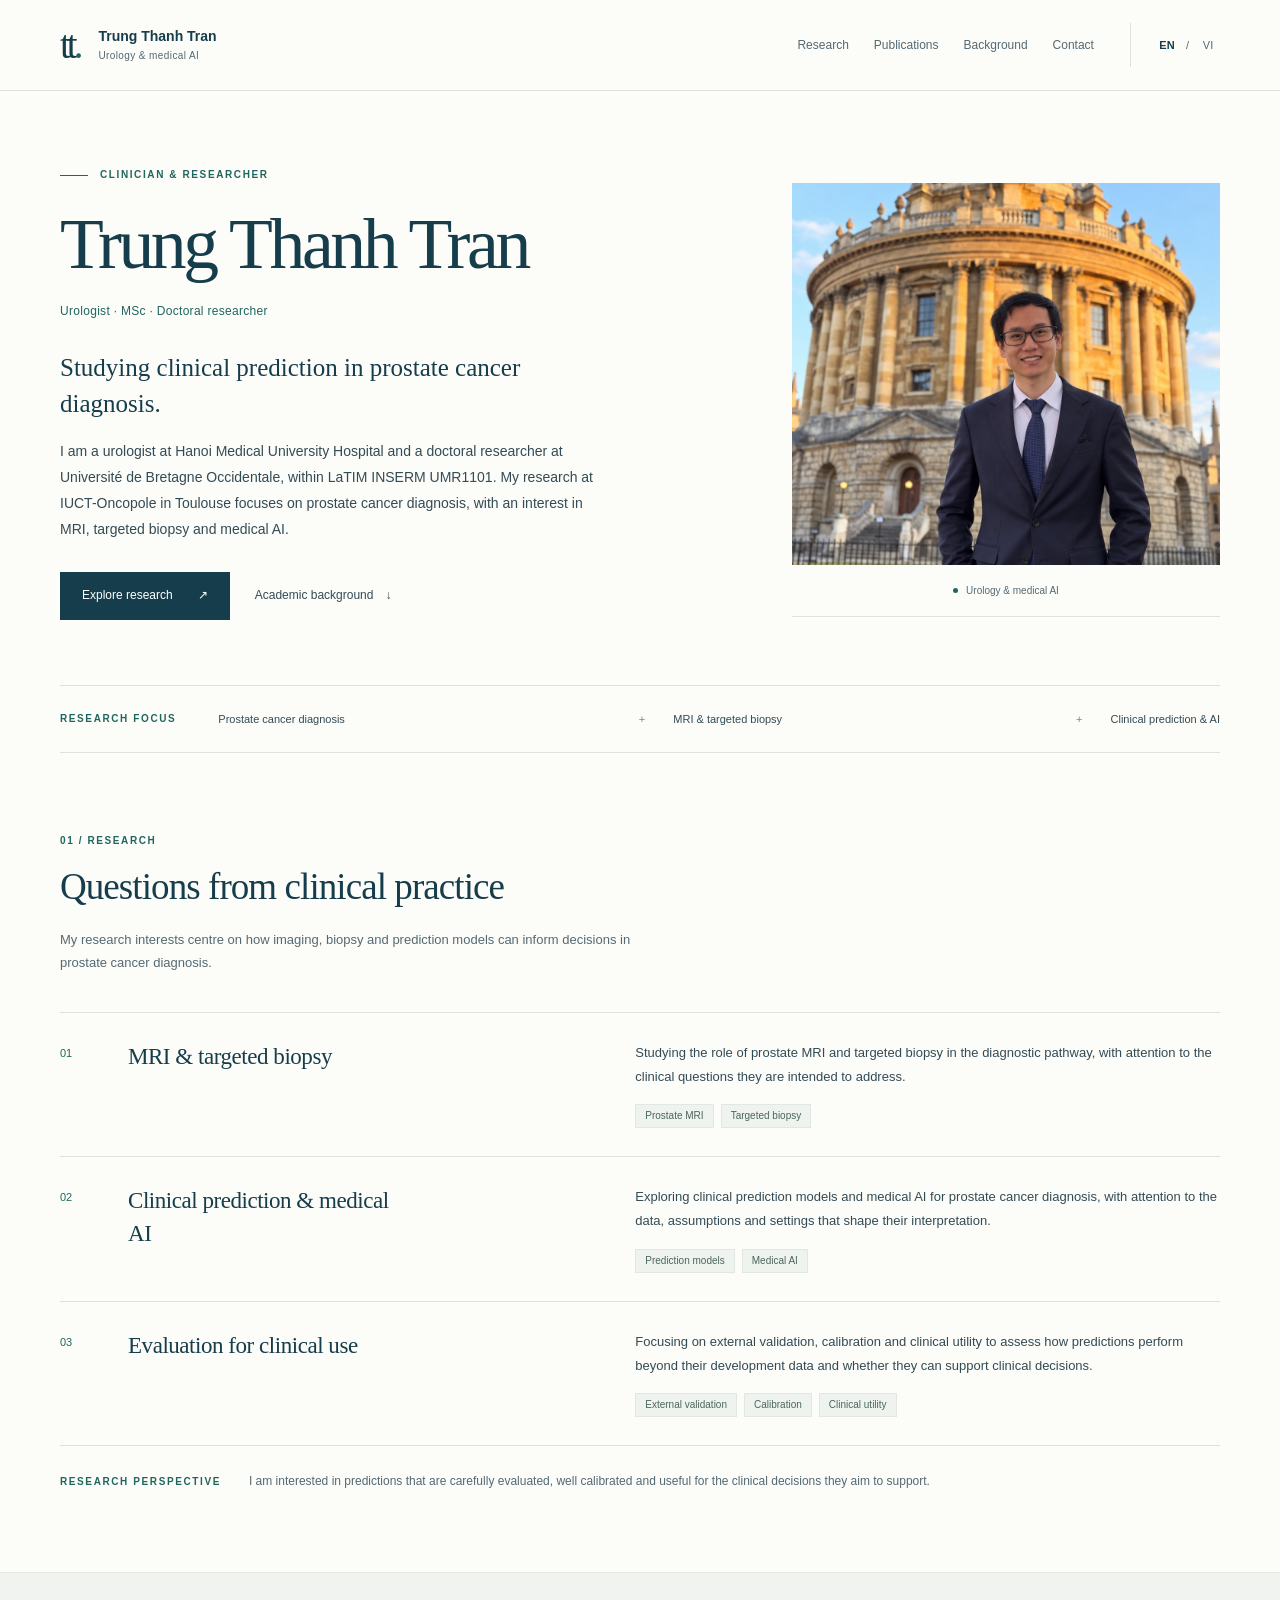
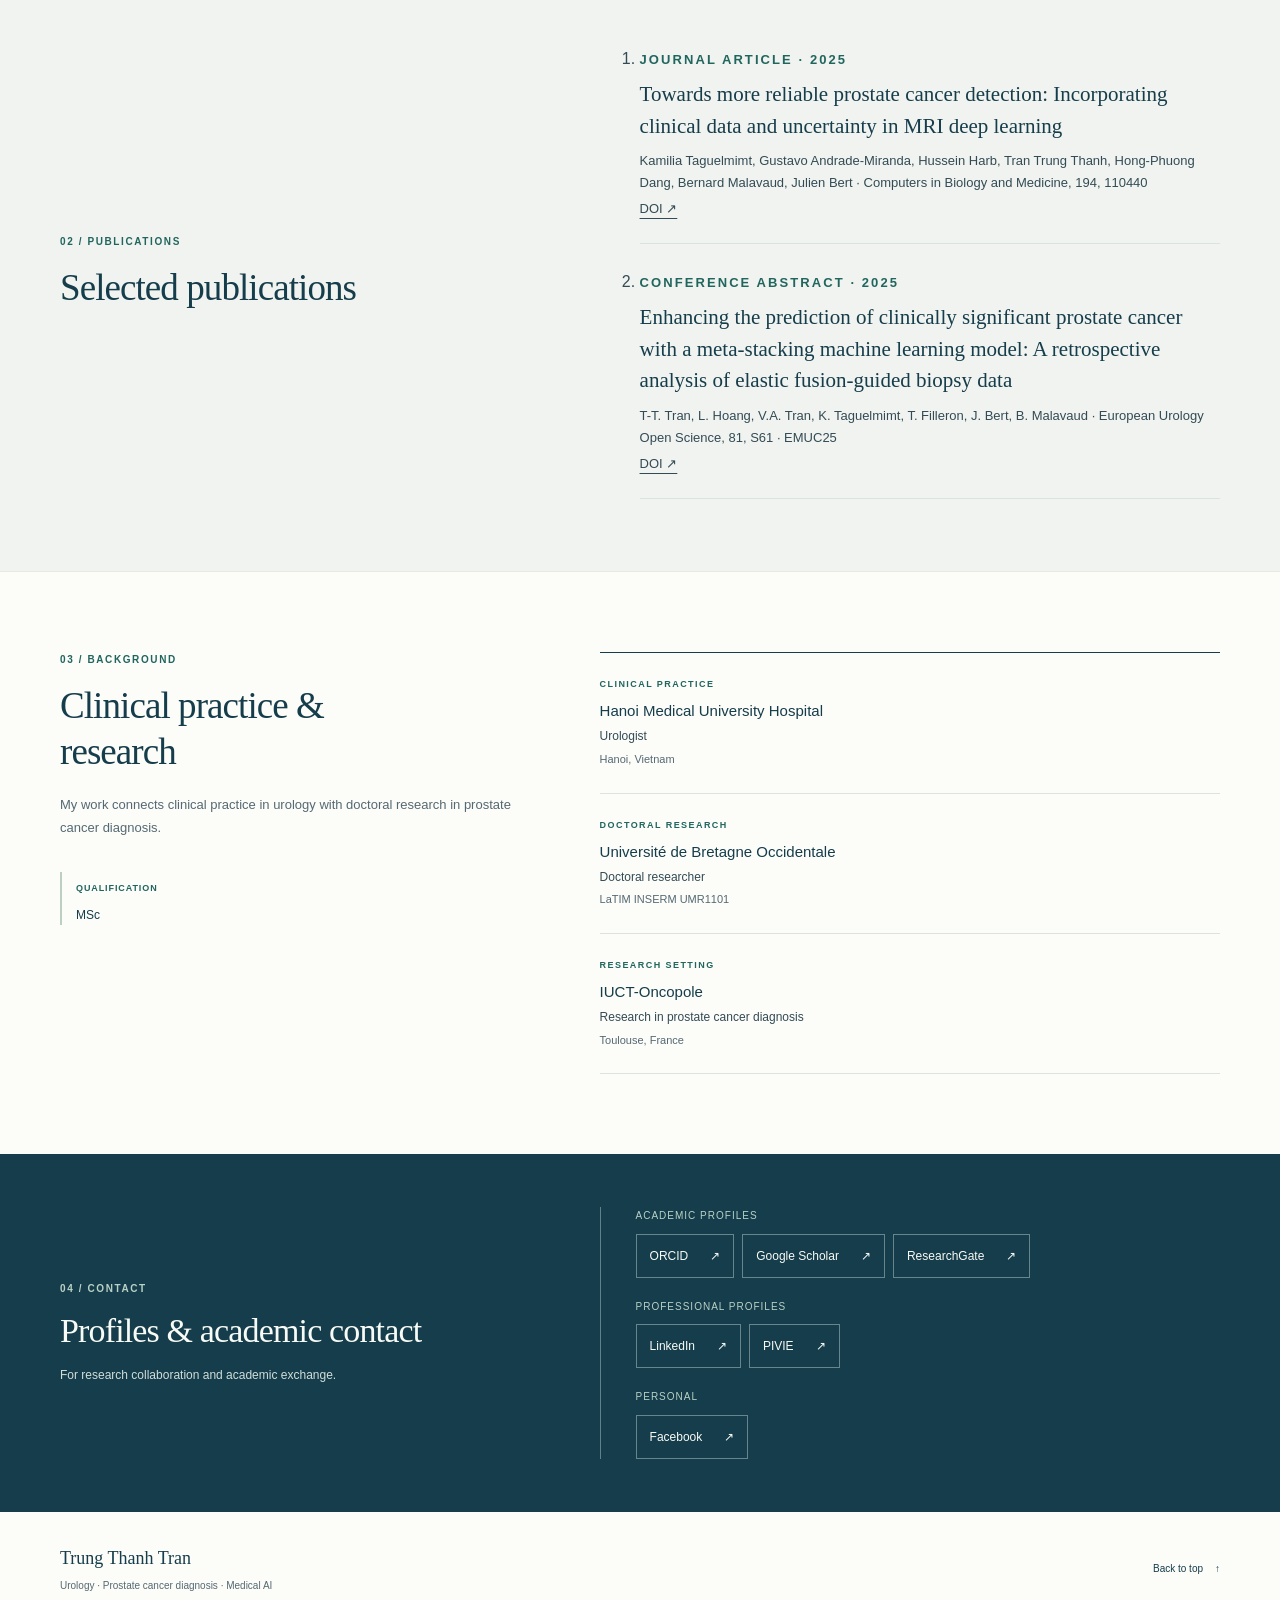
==== index.html @ 00b3a968 "Publish academic profile in English and Vietnamese" ====
<!doctype html>
<html lang="en">
<head>
  <meta charset="utf-8">
  <meta name="viewport" content="width=device-width, initial-scale=1">
  <meta name="color-scheme" content="light">
  <meta name="theme-color" content="#163d4b">
  <title>Trung Thanh Tran | Urology &amp; Medical AI</title>
  <meta name="description" content="Trung Thanh Tran, urologist and doctoral researcher working on prostate cancer diagnosis, MRI, targeted biopsy, clinical prediction and medical AI.">
  <meta name="robots" content="index, follow">
  <meta property="og:type" content="website">
  <meta property="og:title" content="Trung Thanh Tran | Urology &amp; Medical AI">
  <meta property="og:description" content="Trung Thanh Tran, urologist and doctoral researcher working on prostate cancer diagnosis, MRI, targeted biopsy, clinical prediction and medical AI.">
  <meta property="og:locale" content="en_GB">
  <link rel="canonical" href="https://chmgyw97cg-cloud.github.io/"><meta property="og:url" content="https://chmgyw97cg-cloud.github.io/">
  <link rel="alternate" hreflang="en" href="https://chmgyw97cg-cloud.github.io/">
  <link rel="alternate" hreflang="vi" href="https://chmgyw97cg-cloud.github.io/vi/">
  <link rel="alternate" hreflang="x-default" href="https://chmgyw97cg-cloud.github.io/">
  <link rel="icon" type="image/svg+xml" href="./assets/favicon.svg">
  <link rel="stylesheet" href="./assets/styles.css">
  <script src="./assets/site.js" defer></script>
</head>
<body id="top">
  <a class="skip-link" href="#main">Skip to content</a>
  
  <header class="site-header">
    <div class="header-inner wrap">
      <a class="brand" href="#top" aria-label="Trung Thanh Tran">
        <span class="brand-mark" aria-hidden="true">tt<span>.</span></span>
        <span class="brand-copy"><span class="brand-name">Trung Thanh Tran</span><span class="brand-field">Urology &amp; medical AI</span></span>
      </a>
      <nav class="main-nav" aria-label="Main navigation"><a href="#research">Research</a><a href="#publications">Publications</a><a href="#background">Background</a><a href="#contact">Contact</a></nav>
      <nav class="language-switch" aria-label="Language">
        <a href="./index.html" lang="en" hreflang="en" aria-current="page">EN</a>
        <span aria-hidden="true">/</span>
        <a href="./vi/index.html" lang="vi" hreflang="vi" >VI</a>
      </nav>
    </div>
  </header>
  <main id="main" tabindex="-1">
    <section class="hero wrap" aria-labelledby="profile-name">
      <div class="hero-copy">
        <p class="eyebrow"><span class="small-rule" aria-hidden="true"></span>CLINICIAN &amp; RESEARCHER</p>
        <h1 id="profile-name">Trung Thanh Tran</h1>
        <p class="hero-role">Urologist · MSc · Doctoral researcher</p>
        <p class="hero-headline">Studying clinical prediction in prostate cancer diagnosis.</p>
        <p class="hero-intro">I am a urologist at Hanoi Medical University Hospital and a doctoral researcher at Université de Bretagne Occidentale, within LaTIM INSERM UMR1101. My research at IUCT-Oncopole in Toulouse focuses on prostate cancer diagnosis, with an interest in MRI, targeted biopsy and medical AI.</p>
        <div class="hero-actions">
          <a class="button button-primary" href="#research">Explore research <span aria-hidden="true">↗</span></a>
          <a class="text-link" href="#background">Academic background <span aria-hidden="true">↓</span></a>
        </div>
      </div>
      <aside class="profile-panel" aria-label="Portrait of Trung Thanh Tran">
        <img class="portrait-photo" src="./assets/trung-thanh-tran-portrait.jpg" alt="Portrait of Trung Thanh Tran" width="600" height="536">
        <div class="profile-panel-footer"><span class="status-dot" aria-hidden="true"></span><span>Urology &amp; medical AI</span></div>
        
      </aside>
    </section>
    <div class="focus-strip wrap">
      <p class="eyebrow">RESEARCH FOCUS</p>
      <ul><li>Prostate cancer diagnosis</li><li>MRI &amp; targeted biopsy</li><li>Clinical prediction &amp; AI</li></ul>
    </div>
    <section class="section research-section wrap" id="research" aria-labelledby="research-title">
      <div class="section-heading">
        <p class="eyebrow">01 / RESEARCH</p>
        <h2 id="research-title">Questions from clinical practice</h2>
        <p class="section-intro">My research interests centre on how imaging, biopsy and prediction models can inform decisions in prostate cancer diagnosis.</p>
      </div>
      <div class="research-list"><article class="research-item"><span class="research-number" aria-hidden="true">01</span><h3>MRI &amp; targeted biopsy</h3><div class="research-body"><p>Studying the role of prostate MRI and targeted biopsy in the diagnostic pathway, with attention to the clinical questions they are intended to address.</p><ul class="tags"><li>Prostate MRI</li><li>Targeted biopsy</li></ul></div></article><article class="research-item"><span class="research-number" aria-hidden="true">02</span><h3>Clinical prediction &amp; medical AI</h3><div class="research-body"><p>Exploring clinical prediction models and medical AI for prostate cancer diagnosis, with attention to the data, assumptions and settings that shape their interpretation.</p><ul class="tags"><li>Prediction models</li><li>Medical AI</li></ul></div></article><article class="research-item"><span class="research-number" aria-hidden="true">03</span><h3>Evaluation for clinical use</h3><div class="research-body"><p>Focusing on external validation, calibration and clinical utility to assess how predictions perform beyond their development data and whether they can support clinical decisions.</p><ul class="tags"><li>External validation</li><li>Calibration</li><li>Clinical utility</li></ul></div></article></div>
      <div class="research-principle"><span class="eyebrow">Research perspective</span><p>I am interested in predictions that are carefully evaluated, well calibrated and useful for the clinical decisions they aim to support.</p></div>
    </section>
    <section class="publications-section" id="publications" aria-labelledby="publications-title"><div class="publications-inner wrap"><div class="section-heading"><p class="eyebrow">02 / PUBLICATIONS</p><h2 id="publications-title">Selected publications</h2></div><ol class="publication-list"><li><p class="eyebrow">Journal article · 2025</p><h3>Towards more reliable prostate cancer detection: Incorporating clinical data and uncertainty in MRI deep learning</h3><p>Kamilia Taguelmimt, Gustavo Andrade-Miranda, Hussein Harb, Tran Trung Thanh, Hong-Phuong Dang, Bernard Malavaud, Julien Bert · Computers in Biology and Medicine, 194, 110440</p><a href="https://doi.org/10.1016/j.compbiomed.2025.110440">DOI ↗</a></li><li><p class="eyebrow">Conference abstract · 2025</p><h3>Enhancing the prediction of clinically significant prostate cancer with a meta-stacking machine learning model: A retrospective analysis of elastic fusion-guided biopsy data</h3><p>T-T. Tran, L. Hoang, V.A. Tran, K. Taguelmimt, T. Filleron, J. Bert, B. Malavaud · European Urology Open Science, 81, S61 · EMUC25</p><a href="https://doi.org/10.1016/S2666-1683(25)01492-2">DOI ↗</a></li></ol></div></section>
    <section class="section background-section wrap" id="background" aria-labelledby="background-title">
      <div class="section-heading">
        <p class="eyebrow">03 / BACKGROUND</p>
        <h2 id="background-title">Clinical practice &amp; research</h2>
        <p class="section-intro">My work connects clinical practice in urology with doctoral research in prostate cancer diagnosis.</p>
        <div class="qualification"><span class="eyebrow">Qualification</span><p>MSc</p></div>
      </div>
      <div class="background-list"><article class="background-item"><p class="eyebrow">Clinical practice</p><h3>Hanoi Medical University Hospital</h3><p class="background-role">Urologist</p><p class="background-detail">Hanoi, Vietnam</p></article><article class="background-item"><p class="eyebrow">Doctoral research</p><h3>Université de Bretagne Occidentale</h3><p class="background-role">Doctoral researcher</p><p class="background-detail">LaTIM INSERM UMR1101</p></article><article class="background-item"><p class="eyebrow">Research setting</p><h3>IUCT-Oncopole</h3><p class="background-role">Research in prostate cancer diagnosis</p><p class="background-detail">Toulouse, France</p></article></div>
      
    </section>
    <section class="contact-section" id="contact" aria-labelledby="contact-title"><div class="contact-inner wrap"><div><p class="eyebrow">04 / CONTACT</p><h2 id="contact-title">Profiles &amp; academic contact</h2><p class="contact-intro">For research collaboration and academic exchange.</p></div><div class="contact-content"><div class="profile-group"><p class="contact-label">Academic profiles</p><ul class="profile-links"><li><a href="https://orcid.org/0000-0001-6685-1658" target="_blank" rel="noopener noreferrer" aria-label="ORCID (opens in a new tab)"><span>ORCID</span><span aria-hidden="true">↗</span></a></li><li><a href="https://scholar.google.com/citations?user=FmFEIpkAAAAJ&amp;hl=vi" target="_blank" rel="noopener noreferrer" aria-label="Google Scholar (opens in a new tab)"><span>Google Scholar</span><span aria-hidden="true">↗</span></a></li><li><a href="https://www.researchgate.net/profile/Trung-Thanh-Tran-2" target="_blank" rel="noopener noreferrer" aria-label="ResearchGate (opens in a new tab)"><span>ResearchGate</span><span aria-hidden="true">↗</span></a></li></ul></div><div class="profile-group"><p class="contact-label">Professional profiles</p><ul class="profile-links"><li><a href="https://www.linkedin.com/in/trung-thanh-tran-47277a79" target="_blank" rel="noopener noreferrer" aria-label="LinkedIn (opens in a new tab)"><span>LinkedIn</span><span aria-hidden="true">↗</span></a></li><li><a href="https://pivie.com.vn/bs-tran-trung-thanh.htm" target="_blank" rel="noopener noreferrer" aria-label="PIVIE (opens in a new tab)"><span>PIVIE</span><span aria-hidden="true">↗</span></a></li></ul></div><div class="profile-group"><p class="contact-label">Personal</p><ul class="profile-links"><li><a href="https://www.facebook.com/tran.t.thanh.16/" target="_blank" rel="noopener noreferrer" aria-label="Facebook (opens in a new tab)"><span>Facebook</span><span aria-hidden="true">↗</span></a></li></ul></div></div></div></section>
  </main>
  <footer class="site-footer wrap">
    <div><p class="footer-name">Trung Thanh Tran</p><p class="footer-description">Urology · Prostate cancer diagnosis · Medical AI</p></div>
    <div class="footer-end"><a class="back-to-top" href="#top">Back to top <span aria-hidden="true">↑</span></a></div>
  </footer>
</body>
</html>
---- assets/styles.css ----
@charset "UTF-8";

:root {
  --ink: #163d4b;
  --text: #334b55;
  --muted: #556972;
  --accent: #21665e;
  --paper: #fcfcf9;
  --mist: #eff3ef;
  --line: #dce3df;
  --serif: Georgia, "Times New Roman", serif;
  --sans: -apple-system, BlinkMacSystemFont, "Segoe UI", Arial, sans-serif;
  --wrap: 1160px;
}

*, *::before, *::after { box-sizing: border-box; }
html { scroll-behavior: smooth; scroll-padding-top: 112px; }
body { margin: 0; background: var(--paper); color: var(--text); font: 16px/1.7 var(--sans); -webkit-font-smoothing: antialiased; }
a { color: inherit; text-underline-offset: 5px; }
a:hover { color: var(--accent); }
button, a { -webkit-tap-highlight-color: transparent; }
a:focus-visible, button:focus-visible, [tabindex]:focus-visible { outline: 3px solid #a06016; outline-offset: 5px; border-radius: 2px; }
::selection { background: #d6e5dd; color: var(--ink); }
img { display: block; width: 100%; height: auto; }
ul { margin: 0; padding: 0; list-style: none; }
h1, h2, h3, p, figure { margin: 0; }
h1, h2, h3 { color: var(--ink); font-weight: 400; }
.wrap { width: min(calc(100% - 96px), var(--wrap)); margin-inline: auto; }
.skip-link { position: fixed; top: 12px; left: 16px; z-index: 20; transform: translateY(-180%); padding: 10px 18px; background: var(--ink); color: #fff; }
.skip-link:focus { transform: translateY(0); }
.draft-banner { display: flex; justify-content: center; align-items: center; flex-wrap: wrap; gap: 4px 14px; padding: 7px 24px; background: #eaf0eb; color: #40564d; font-size: 11px; line-height: 1.6; letter-spacing: .025em; text-align: center; }
.draft-banner strong { font-size: 10px; letter-spacing: .1em; text-transform: uppercase; }
.draft-banner strong::before { content: ""; display: inline-block; width: 5px; height: 5px; margin-right: 8px; border-radius: 50%; background: #557866; vertical-align: 2px; }
.site-header { position: sticky; top: 0; z-index: 10; border-bottom: 1px solid var(--line); background: rgb(252 252 249 / 97%); }
.header-inner { display: flex; align-items: center; min-height: 90px; gap: 36px; }
.brand { display: inline-flex; align-items: center; gap: 14px; margin-right: auto; text-decoration: none; }
.brand-mark { font: 39px/.95 var(--serif); letter-spacing: -4px; color: var(--ink); padding-right: 5px; }
.brand-mark span { color: var(--accent); }
.brand-copy { display: flex; flex-direction: column; }
.brand-name { color: var(--ink); font-size: 14px; font-weight: 600; line-height: 1.5; }
.brand-field { color: var(--muted); font-size: 10px; letter-spacing: .04em; }
.main-nav { display: flex; align-items: center; gap: 25px; }
.main-nav a { padding-block: 12px; text-decoration: none; font-size: 12px; color: var(--muted); }
.main-nav a:hover, .main-nav a[aria-current] { color: var(--ink); text-decoration: underline; text-decoration-color: var(--accent); text-decoration-thickness: 2px; text-underline-offset: 8px; }
.language-switch { display: flex; align-items: center; gap: 7px; padding-left: 24px; border-left: 1px solid var(--line); font-size: 11px; color: var(--muted); }
.language-switch a { display: inline-flex; align-items: center; min-width: 24px; min-height: 44px; justify-content: center; text-decoration: none; }
.language-switch a[aria-current] { color: var(--ink); font-weight: 700; }
.language-switch a:hover { text-decoration: underline; }
.hero { display: grid; grid-template-columns: 1.5fr 1fr; gap: 90px; align-items: center; padding-top: 76px; padding-bottom: 65px; }
.eyebrow { font-size: 10px; line-height: 1.6; font-weight: 600; letter-spacing: .16em; text-transform: uppercase; color: var(--accent); }
.hero .eyebrow { display: flex; align-items: center; gap: 12px; }
.small-rule { display: inline-block; width: 28px; height: 1px; background: var(--accent); }
h1 { font-family: var(--serif); font-size: clamp(48px, 5.6vw, 76px); line-height: 1.16; letter-spacing: -.047em; margin-top: 20px; max-width: 620px; }
.hero-role { margin-top: 15px; font-size: 12px; font-weight: 500; color: var(--accent); letter-spacing: .025em; }
.hero-headline { margin-top: 28px; color: var(--ink); font: 25px/1.45 var(--serif); max-width: 510px; }
.hero-intro { margin-top: 17px; max-width: 550px; font-size: 14px; line-height: 1.85; }
.hero-actions { display: flex; flex-wrap: wrap; align-items: center; gap: 18px 25px; margin-top: 29px; }
.button { display: inline-flex; align-items: center; justify-content: center; gap: 25px; min-height: 48px; padding: 10px 21px; text-decoration: none; font-size: 12px; font-weight: 500; border: 1px solid var(--ink); }
.button-primary { color: #fff; background: var(--ink); }
.button-primary:hover { color: #fff; background: #245363; }
.text-link { display: inline-flex; align-items: center; gap: 12px; min-height: 44px; font-size: 12px; text-decoration: none; }
.text-link:hover { text-decoration: underline; }
.profile-panel { align-self: center; position: relative; padding-top: 14px; }
.portrait-placeholder { display: flex; min-height: 344px; flex-direction: column; justify-content: center; align-items: center; position: relative; background: #edf1eb; border: 1px solid #e2e8df; text-align: center; padding: 34px 30px; }
.portrait-placeholder::before, .portrait-placeholder::after { content: ""; position: absolute; width: 32px; height: 32px; border-color: #b8c8bd; border-style: solid; }
.portrait-placeholder::before { top: 19px; left: 19px; border-width: 1px 0 0 1px; }
.portrait-placeholder::after { bottom: 19px; right: 19px; border-width: 0 1px 1px 0; }
.portrait-initials { color: #526b5c; font: italic 66px/1.1 var(--serif); letter-spacing: -7px; margin: 15px 0 31px; padding-right: 7px; }
.portrait-title { color: #52665a; font-size: 11px; letter-spacing: .06em; }
.portrait-note { max-width: 220px; font-size: 10px; color: #596e60; line-height: 1.7; margin-top: 6px; }
.portrait-photo { width: 100%; aspect-ratio: 1.12; object-fit: cover; object-position: 50% 80%; }
.profile-panel-footer { display: flex; align-items: center; justify-content: center; gap: 8px; border-bottom: 1px solid var(--line); padding: 17px 8px; font-size: 10px; color: var(--muted); }
.status-dot { height: 5px; width: 5px; background: var(--accent); border-radius: 50%; flex-shrink: 0; }
.cv-status { text-align: center; color: var(--muted); font-size: 10px; margin-top: 13px; }
.cv-download { display: flex; justify-content: center; font-size: 12px; padding: 12px; }
.focus-strip { display: flex; align-items: center; gap: 42px; padding-block: 24px; border-top: 1px solid var(--line); border-bottom: 1px solid var(--line); }
.focus-strip > p { flex-shrink: 0; }
.focus-strip ul { display: flex; flex: 1; justify-content: space-between; align-items: center; gap: 20px; }
.focus-strip li { font-size: 11px; color: var(--text); }
.focus-strip li + li::before { content: "+"; color: #758d83; margin-right: 28px; font-weight: 400; }
.section { padding-top: 80px; padding-bottom: 80px; }
.section-heading h2 { font: 37px/1.25 var(--serif); letter-spacing: -.025em; margin-top: 15px; max-width: 530px; }
.section-intro { margin-top: 17px; font-size: 13px; line-height: 1.8; max-width: 580px; color: var(--muted); }
.research-list { margin-top: 38px; border-top: 1px solid var(--line); }
.research-item { display: grid; grid-template-columns: 48px 1fr 1.2fr; gap: 20px; border-bottom: 1px solid var(--line); padding: 28px 0; }
.research-number { color: var(--accent); font-size: 11px; font-weight: 500; padding-top: 3px; }
.research-item h3 { font: 23px/1.4 var(--serif); letter-spacing: -.02em; max-width: 275px; }
.research-item p { font-size: 13px; line-height: 1.85; }
.tags { display: flex; flex-wrap: wrap; gap: 7px; margin-top: 15px; }
.tags li { color: #4a665a; background: var(--mist); border: 1px solid #e1e8e1; padding: 3px 9px; font-size: 10px; line-height: 1.6; }
.research-principle { display: flex; gap: 28px; align-items: baseline; padding-top: 25px; }
.research-principle span { flex-shrink: 0; }
.research-principle p { color: var(--muted); font-size: 12px; line-height: 1.8; }
.publications-section { background: #f0f3ef; border-top: 1px solid #e5eae3; border-bottom: 1px solid #e5eae3; }
.publications-inner { display: grid; grid-template-columns: 1fr 1.35fr; gap: 80px; padding-block: 56px; align-items: center; }
.publication-pending { border-left: 1px solid #cbd6cd; padding-left: 35px; }
.publication-pending h3 { font-size: 14px; font-weight: 600; }
.publication-pending p { color: #52655a; font-size: 12px; margin-top: 11px; line-height: 1.85; }
.publication-pending .publication-note { font-size: 10px; margin-top: 12px; color: #52655a; }
.publication-list { display: flex; flex-direction: column; gap: 24px; }
.publication-list li { border-bottom: 1px solid var(--line); padding-bottom: 22px; }
.publication-list h3 { font: 21px/1.5 var(--serif); margin: 8px 0; }
.publication-list p, .publication-list a { font-size: 13px; }
.background-section { display: grid; grid-template-columns: 1fr 1.35fr; gap: 80px; }
.background-section .section-heading h2 { max-width: 300px; }
.qualification { margin-top: 33px; padding-left: 14px; border-left: 2px solid #bdcfc1; }
.qualification .eyebrow { font-size: 9px; letter-spacing: .1em; }
.qualification p { color: var(--ink); margin-top: 5px; font-size: 12px; }
.background-item { border-top: 1px solid var(--line); padding: 24px 0; }
.background-item:first-child { border-top-color: var(--ink); }
.background-item:last-child { border-bottom: 1px solid var(--line); }
.background-item .eyebrow { font-size: 9px; }
.background-item h3 { font-size: 15px; font-weight: 500; line-height: 1.6; margin-top: 8px; }
.background-role { font-size: 12px; color: var(--text); margin-top: 3px; }
.background-detail { font-size: 11px; color: var(--muted); margin-top: 3px; }
.contact-section { background: var(--ink); color: #e0e9e6; }
.contact-inner { display: grid; grid-template-columns: 1fr 1.35fr; gap: 80px; padding-block: 53px; align-items: center; }
.contact-section .eyebrow { color: #b9d1c6; }
.contact-section h2 { color: #f7faf5; font: 34px/1.3 var(--serif); letter-spacing: -.025em; margin-top: 12px; }
.contact-section .contact-intro { margin-top: 12px; font-size: 12px; color: #d0ded9; }
.contact-content { padding-left: 35px; border-left: 1px solid #60818a; font-size: 13px; line-height: 1.85; }
.contact-content a { color: #f7faf5; }
.contact-content a:hover { color: #fff; text-decoration-thickness: 2px; }
.contact-content ul { display: flex; flex-wrap: wrap; gap: 15px; margin-top: 12px; }
.profile-group + .profile-group { margin-top: 20px; }
.contact-content .profile-links { gap: 8px; margin-top: 6px; }
.profile-links a { display: inline-flex; align-items: center; justify-content: space-between; gap: 22px; min-height: 44px; padding: 7px 13px; border: 1px solid #68858d; font-size: 12px; text-decoration: none; }
.profile-links a:hover { background: #285261; }
.education-section { grid-column: 1 / -1; display: grid; grid-template-columns: 1fr 1.35fr; gap: 80px; border-top: 1px solid var(--line); padding-top: 34px; }
.education-section h3 { font: 25px/1.4 var(--serif); }
.education-note { margin-top: 10px; max-width: 300px; color: var(--muted); font-size: 11px; }
.education-list li { display: grid; grid-template-columns: 90px 1fr; gap: 15px; padding: 0 0 21px; }
.education-list li:last-child { padding-bottom: 0; }
.education-period { color: var(--accent); font-size: 11px; padding-top: 2px; }
.education-list h4 { margin: 0; color: var(--ink); font: 500 13px/1.7 var(--sans); }
.education-list p { margin-top: 3px; font-size: 11px; color: var(--muted); }
@media (max-width: 1060px) { .education-section { gap: 50px; } }
@media (max-width: 800px) { .education-section { gap: 30px; } }
@media (max-width: 600px) {
  .education-section { grid-template-columns: 1fr; gap: 22px; padding-top: 28px; }
  .education-note { max-width: none; }
  .education-list li { grid-template-columns: 78px 1fr; gap: 12px; }
  .education-period, .education-list p { font-size: 10px; }
  .contact-content .profile-links { gap: 7px; }
}
.contact-label { color: #b9d1c6; font-size: 10px; text-transform: uppercase; letter-spacing: .1em; margin-bottom: 8px; }
.site-footer { display: flex; justify-content: space-between; gap: 24px; align-items: center; padding-block: 32px; }
.footer-name { color: var(--ink); font: 18px/1.6 var(--serif); }
.footer-description { font-size: 10px; color: var(--muted); margin-top: 4px; }
.footer-end { text-align: right; }
.footer-draft { color: var(--muted); font-size: 10px; }
.back-to-top { display: inline-flex; align-items: center; min-height: 44px; gap: 12px; color: var(--ink); font-size: 10px; text-decoration: none; }
.back-to-top:hover { text-decoration: underline; }

@media (min-width: 1450px) { .hero { padding-top: 90px; padding-bottom: 80px; } }
@media (max-width: 1060px) {
  .wrap { width: calc(100% - 64px); }
  .header-inner { gap: 22px; }
  .main-nav { gap: 18px; }
  .brand-field { font-size: 9px; }
  .hero { gap: 48px; grid-template-columns: 1.4fr 1fr; }
  h1 { font-size: 60px; }
  .focus-strip { gap: 22px; }
  .focus-strip li + li::before { margin-right: 16px; }
  .publications-inner, .background-section, .contact-inner { gap: 50px; }
}
@media (max-width: 800px) {
  html { scroll-padding-top: 142px; }
  .header-inner { flex-wrap: wrap; gap: 0 20px; padding-top: 15px; min-height: 110px; }
  .brand { flex: 1; }
  .main-nav { order: 3; flex: 1 0 100%; justify-content: space-between; gap: 12px; padding-block: 5px 0; }
  .main-nav a { font-size: 12px; min-height: 44px; }
  .language-switch { padding-left: 18px; }
  .hero { gap: 34px; padding-top: 50px; padding-bottom: 45px; }
  h1 { font-size: 53px; }
  .hero-headline { font-size: 22px; }
  .hero-intro { font-size: 13px; }
  .portrait-placeholder { min-height: 300px; padding: 25px 20px; }
  .hero-actions { gap: 10px 16px; }
  .button { gap: 18px; padding-inline: 16px; }
  .text-link { font-size: 11px; }
  .focus-strip { display: block; }
  .focus-strip ul { margin-top: 12px; justify-content: flex-start; gap: 15px; flex-wrap: wrap; }
  .focus-strip li + li::before { margin-right: 15px; }
  .section { padding-block: 60px; }
  .research-item { grid-template-columns: 26px 1fr 1.15fr; gap: 15px; }
  .research-item h3 { font-size: 20px; }
  .publications-inner, .background-section, .contact-inner { gap: 30px; }
  .section-heading h2 { font-size: 32px; }
  .publication-pending, .contact-content { padding-left: 25px; }
  .contact-section h2 { font-size: 30px; }
}
@media (max-width: 600px) {
  .wrap { width: calc(100% - 40px); }
  .draft-banner { gap: 1px 10px; padding: 6px 20px; font-size: 9px; }
  .draft-banner strong { font-size: 9px; }
  .brand-name { font-size: 12px; }
  .brand-mark { font-size: 35px; }
  .brand { gap: 11px; }
  .brand-field { font-size: 9px; }
  .main-nav { gap: 8px; }
  .main-nav a { font-size: 11px; }
  .language-switch { padding-left: 12px; font-size: 10px; gap: 4px; }
  .hero { grid-template-columns: 1fr; gap: 35px; padding-top: 38px; padding-bottom: 33px; }
  .eyebrow { font-size: 9px; }
  h1 { font-size: clamp(42px, 12vw, 62px); line-height: 1.18; letter-spacing: -.045em; margin-top: 16px; }
  .hero-role { font-size: 11px; margin-top: 12px; }
  .hero-headline { font-size: 24px; margin-top: 23px; }
  .hero-intro { font-size: 13px; line-height: 1.85; margin-top: 14px; }
  .hero-actions { margin-top: 23px; gap: 10px 20px; }
  .profile-panel { padding-top: 0; }
  .portrait-placeholder { min-height: 195px; padding: 20px; }
  .portrait-initials { font-size: 46px; margin: 0 0 17px; letter-spacing: -5px; }
  .portrait-note { max-width: 250px; }
  .profile-panel-footer { padding-block: 12px; }
  .cv-status { margin-top: 10px; }
  .focus-strip { padding-block: 20px; }
  .focus-strip ul { display: grid; gap: 7px; }
  .focus-strip li { font-size: 11px; }
  .focus-strip li + li::before { content: none; }
  .focus-strip li::before { content: ""; display: inline-block; height: 3px; width: 3px; background: var(--accent); border-radius: 50%; margin-right: 10px; vertical-align: middle; }
  .section { padding-block: 46px; }
  .section-heading h2 { font-size: 32px; margin-top: 12px; }
  .section-intro { margin-top: 13px; font-size: 12px; }
  .research-list { margin-top: 27px; }
  .research-item { grid-template-columns: 24px 1fr; padding-block: 24px; gap: 11px; }
  .research-item h3 { max-width: none; font-size: 22px; }
  .research-body { grid-column: 2; }
  .research-item p { font-size: 12px; }
  .tags { gap: 6px; margin-top: 11px; }
  .tags li { font-size: 9px; }
  .research-principle { display: block; padding-top: 21px; }
  .research-principle p { margin-top: 9px; font-size: 11px; }
  .publications-inner, .background-section, .contact-inner { grid-template-columns: 1fr; gap: 25px; }
  .publications-inner { padding-block: 37px; }
  .publication-pending { padding-left: 19px; }
  .publication-pending h3 { font-size: 13px; }
  .publication-pending p { font-size: 12px; }
  .background-section .section-heading h2 { max-width: none; }
  .qualification { margin-top: 21px; }
  .background-item { padding-block: 20px; }
  .background-item h3 { font-size: 14px; }
  .contact-inner { padding-block: 36px; }
  .contact-section h2 { font-size: 32px; }
  .contact-content { padding-left: 19px; font-size: 12px; }
  .site-footer { align-items: flex-start; flex-direction: column; padding-block: 27px; gap: 14px; }
  .footer-end { display: flex; width: 100%; justify-content: space-between; align-items: center; gap: 12px; text-align: left; }
  .footer-name { font-size: 18px; }
  .footer-description { font-size: 9px; }
}
@media (prefers-reduced-motion: reduce) {
  html { scroll-behavior: auto; }
  *, *::before, *::after { animation: none !important; transition: none !important; }
}
@media print {
  .draft-banner, .site-header, .hero-actions, .back-to-top { display: none; }
  .wrap { width: 100%; }
  body { background: white; color: #111; font-size: 11pt; }
  .hero, .section { padding-block: 20px; }
  .contact-section { background: #fff; color: #111; border-top: 1px solid #ccc; }
  .contact-section h2, .contact-section .eyebrow, .contact-section p, .contact-section a { color: #111; }
  .profile-panel { break-inside: avoid; }
  h2, h3 { break-after: avoid; }
}
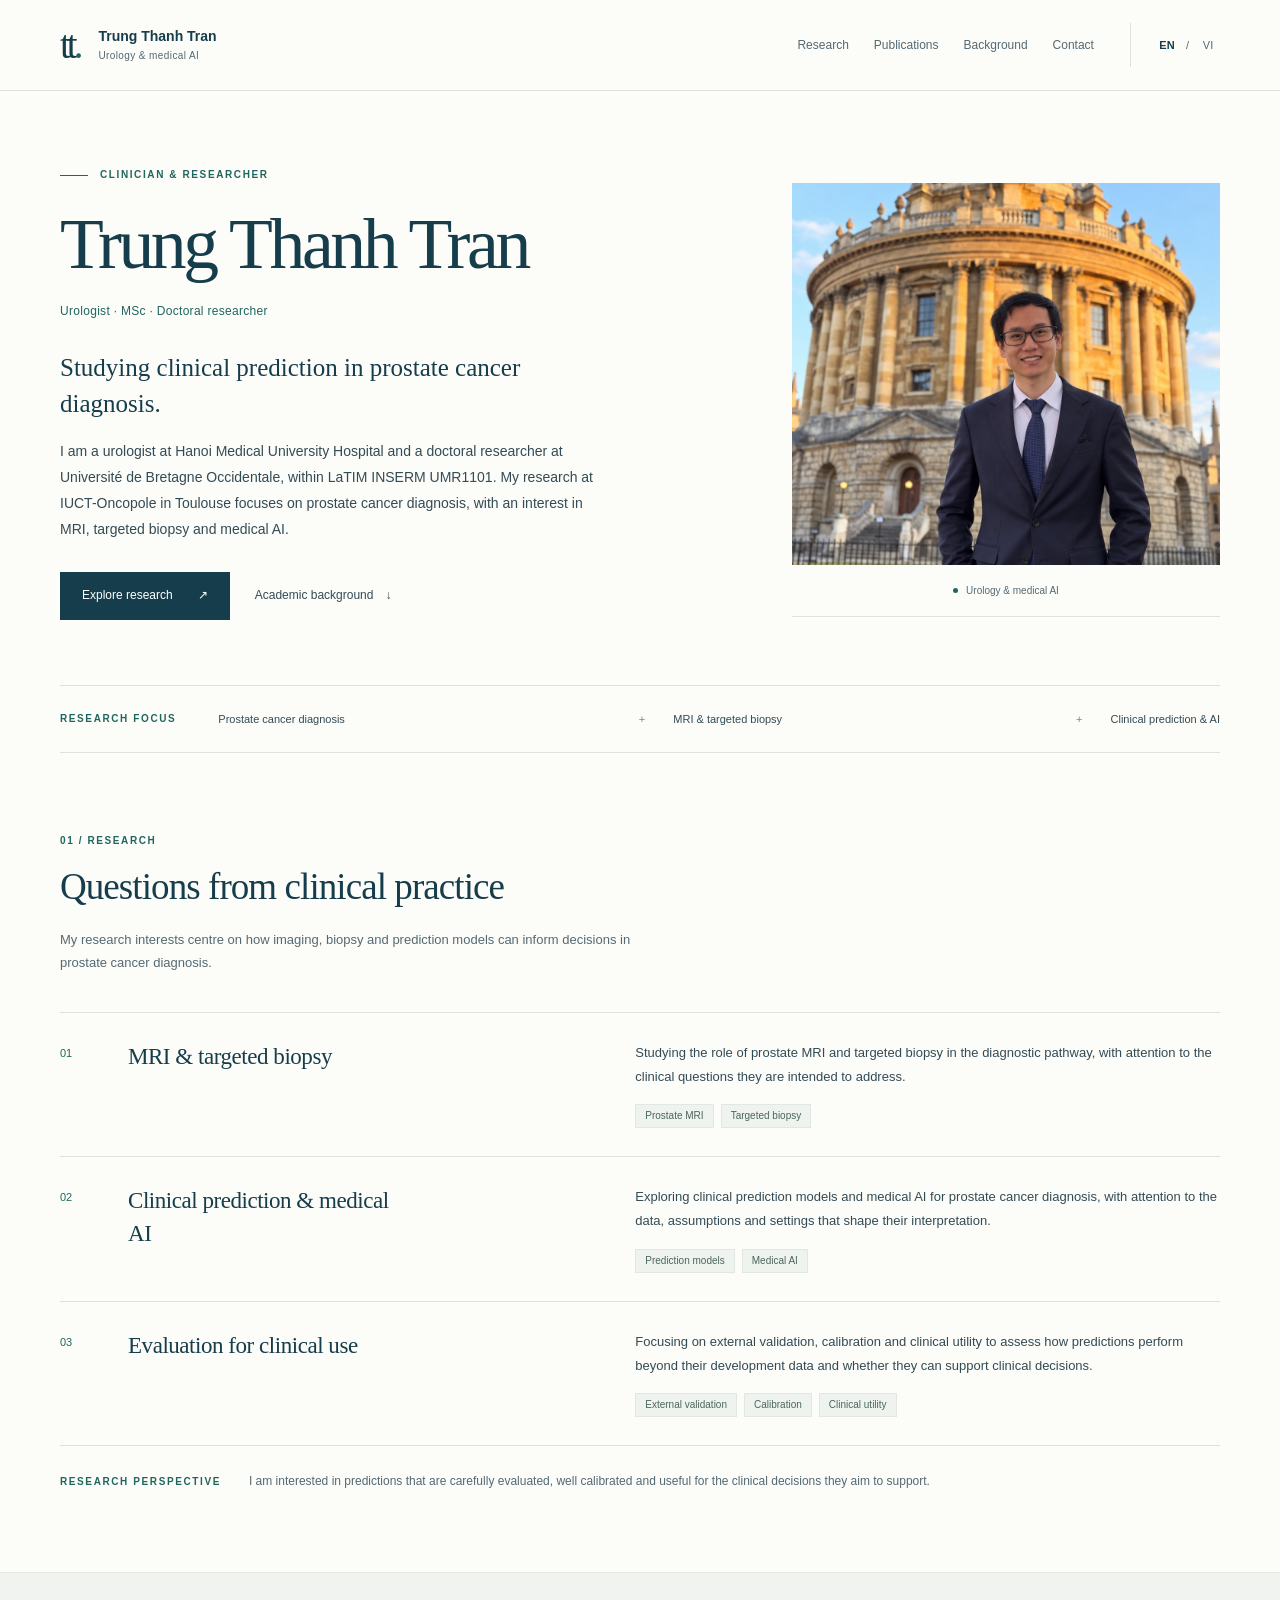
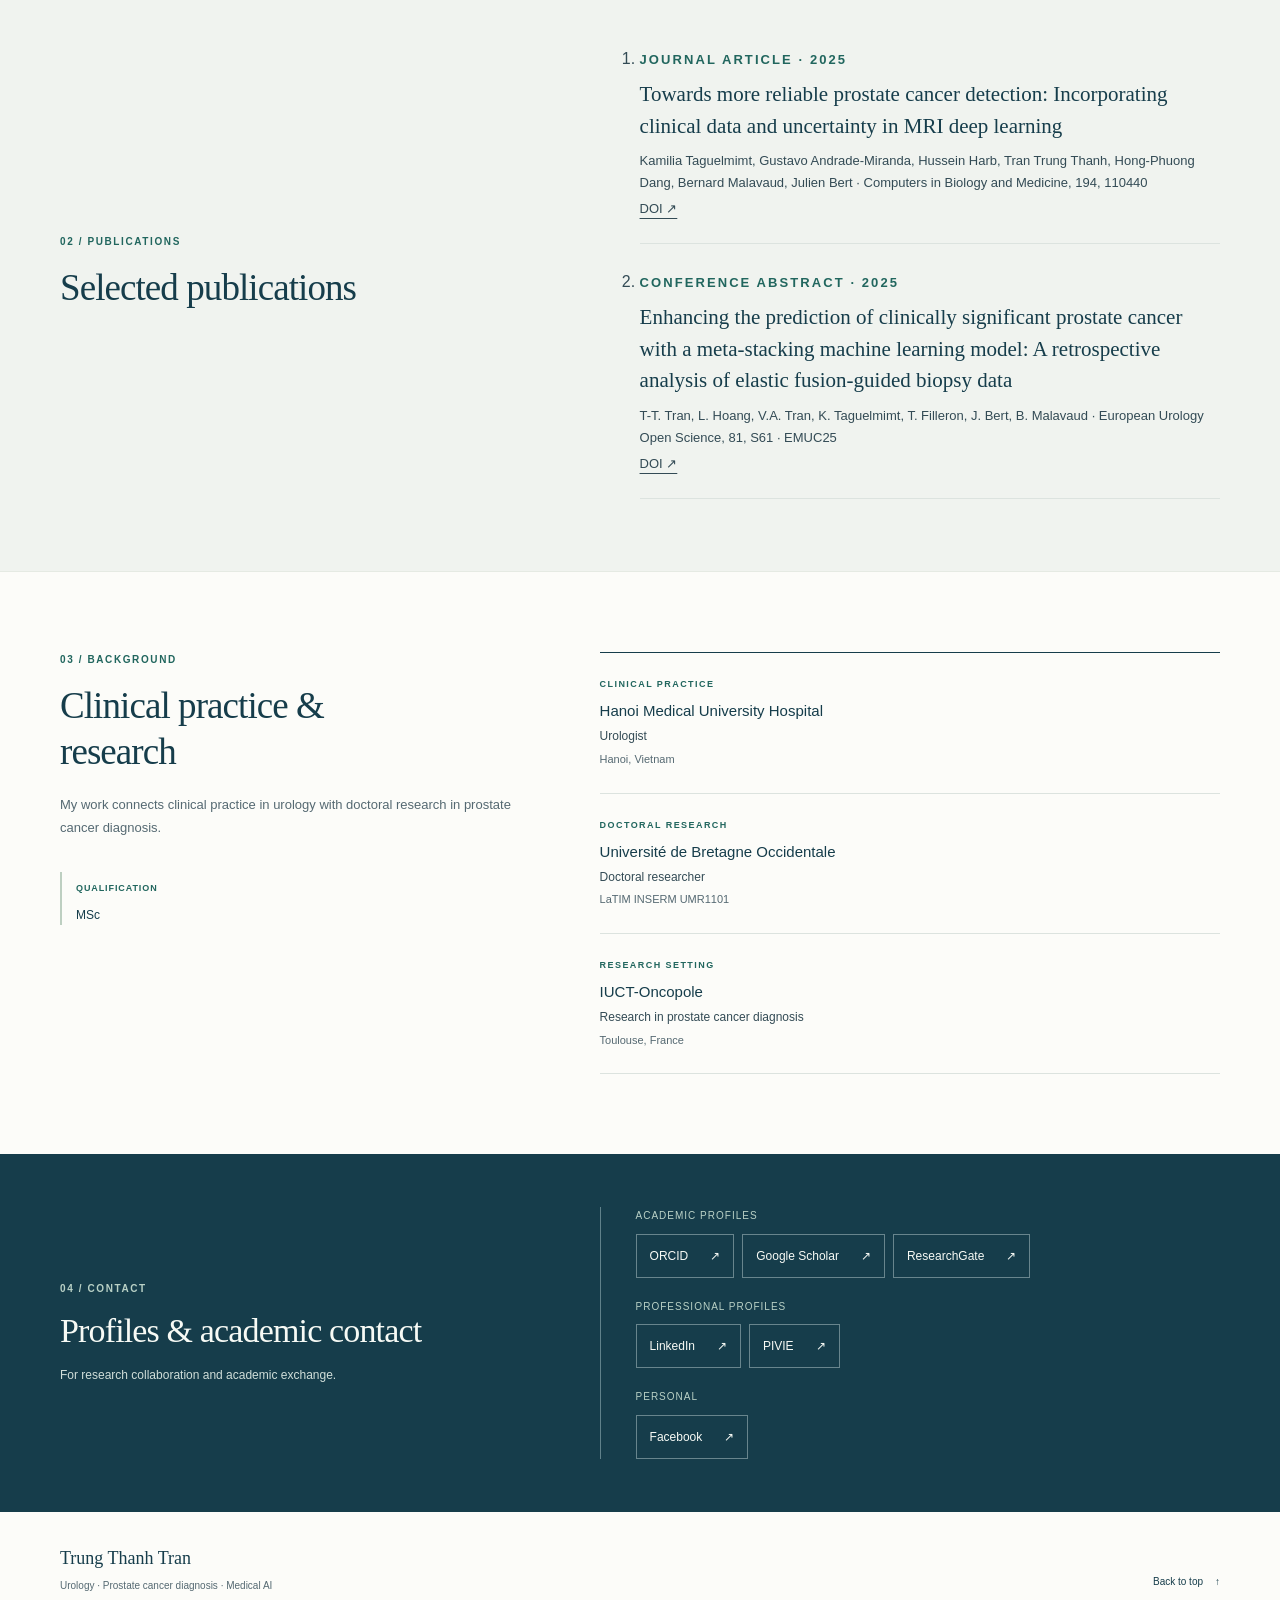
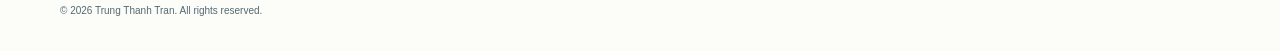
==== commit bce6743b: "Add bilingual copyright notices to the website footer" ====
--- a/index.html
+++ b/index.html
@@ -5,17 +5,53 @@
   <meta name="viewport" content="width=device-width, initial-scale=1">
   <meta name="color-scheme" content="light">
   <meta name="theme-color" content="#163d4b">
-  <title>Trung Thanh Tran | Urology &amp; Medical AI</title>
-  <meta name="description" content="Trung Thanh Tran, urologist and doctoral researcher working on prostate cancer diagnosis, MRI, targeted biopsy, clinical prediction and medical AI.">
+  <title>Trung Thanh Tran | Urology &amp; Medical AI | Hanoi Medical University</title>
+  <meta name="description" content="Trung Thanh Tran (Trần Trung Thành), urologist at Hanoi Medical University Hospital researching prostate cancer diagnosis, clinical prediction and medical AI.">
+  <meta name="google-site-verification" content="Kh9nS4qVPlRxpfFyw41eTKEx45ncG8dViw7gFX5GUJo" />
   <meta name="robots" content="index, follow">
   <meta property="og:type" content="website">
-  <meta property="og:title" content="Trung Thanh Tran | Urology &amp; Medical AI">
-  <meta property="og:description" content="Trung Thanh Tran, urologist and doctoral researcher working on prostate cancer diagnosis, MRI, targeted biopsy, clinical prediction and medical AI.">
+  <meta property="og:title" content="Trung Thanh Tran | Urology &amp; Medical AI | Hanoi Medical University">
+  <meta property="og:description" content="Trung Thanh Tran (Trần Trung Thành), urologist at Hanoi Medical University Hospital researching prostate cancer diagnosis, clinical prediction and medical AI.">
   <meta property="og:locale" content="en_GB">
-  <link rel="canonical" href="https://chmgyw97cg-cloud.github.io/"><meta property="og:url" content="https://chmgyw97cg-cloud.github.io/">
-  <link rel="alternate" hreflang="en" href="https://chmgyw97cg-cloud.github.io/">
-  <link rel="alternate" hreflang="vi" href="https://chmgyw97cg-cloud.github.io/vi/">
-  <link rel="alternate" hreflang="x-default" href="https://chmgyw97cg-cloud.github.io/">
+  <link rel="canonical" href="https://drtrungthanhtran.github.io/"><meta property="og:url" content="https://drtrungthanhtran.github.io/">
+  <link rel="alternate" hreflang="en" href="https://drtrungthanhtran.github.io/">
+  <link rel="alternate" hreflang="vi" href="https://drtrungthanhtran.github.io/vi/">
+  <link rel="alternate" hreflang="x-default" href="https://drtrungthanhtran.github.io/">
+  <script type="application/ld+json">
+{
+  "@context": "https://schema.org",
+  "@type": "ProfilePage",
+  "@id": "https://drtrungthanhtran.github.io/#profile",
+  "url": "https://drtrungthanhtran.github.io/",
+  "name": "Trung Thanh Tran | Urology \u0026 Medical AI | Hanoi Medical University",
+  "inLanguage": "en",
+  "mainEntity": {
+    "@type": "Person",
+    "@id": "https://drtrungthanhtran.github.io/#person",
+    "name": "Trung Thanh Tran",
+    "alternateName": [
+      "Trần Trung Thành",
+      "Tran Trung Thanh"
+    ],
+    "url": "https://drtrungthanhtran.github.io/",
+    "description": "I am a urologist at Hanoi Medical University Hospital and a doctoral researcher at Université de Bretagne Occidentale, within LaTIM INSERM UMR1101. My research at IUCT-Oncopole in Toulouse focuses on prostate cancer diagnosis, with an interest in MRI, targeted biopsy and medical AI.",
+    "knowsAbout": [
+      "Prostate cancer diagnosis",
+      "MRI \u0026 targeted biopsy",
+      "Clinical prediction \u0026 AI"
+    ],
+    "sameAs": [
+      "https://orcid.org/0000-0001-6685-1658",
+      "https://scholar.google.com/citations?user=FmFEIpkAAAAJ\u0026hl=vi",
+      "https://www.researchgate.net/profile/Trung-Thanh-Tran-2",
+      "https://www.linkedin.com/in/trung-thanh-tran-47277a79",
+      "https://pivie.com.vn/bs-tran-trung-thanh.htm",
+      "https://www.facebook.com/tran.t.thanh.16/"
+    ],
+    "image": "https://drtrungthanhtran.github.io/assets/trung-thanh-tran-portrait.jpg"
+  }
+}
+  </script>
   <link rel="icon" type="image/svg+xml" href="./assets/favicon.svg">
   <link rel="stylesheet" href="./assets/styles.css">
   <script src="./assets/site.js" defer></script>
@@ -83,7 +119,7 @@
     <section class="contact-section" id="contact" aria-labelledby="contact-title"><div class="contact-inner wrap"><div><p class="eyebrow">04 / CONTACT</p><h2 id="contact-title">Profiles &amp; academic contact</h2><p class="contact-intro">For research collaboration and academic exchange.</p></div><div class="contact-content"><div class="profile-group"><p class="contact-label">Academic profiles</p><ul class="profile-links"><li><a href="https://orcid.org/0000-0001-6685-1658" target="_blank" rel="noopener noreferrer" aria-label="ORCID (opens in a new tab)"><span>ORCID</span><span aria-hidden="true">↗</span></a></li><li><a href="https://scholar.google.com/citations?user=FmFEIpkAAAAJ&amp;hl=vi" target="_blank" rel="noopener noreferrer" aria-label="Google Scholar (opens in a new tab)"><span>Google Scholar</span><span aria-hidden="true">↗</span></a></li><li><a href="https://www.researchgate.net/profile/Trung-Thanh-Tran-2" target="_blank" rel="noopener noreferrer" aria-label="ResearchGate (opens in a new tab)"><span>ResearchGate</span><span aria-hidden="true">↗</span></a></li></ul></div><div class="profile-group"><p class="contact-label">Professional profiles</p><ul class="profile-links"><li><a href="https://www.linkedin.com/in/trung-thanh-tran-47277a79" target="_blank" rel="noopener noreferrer" aria-label="LinkedIn (opens in a new tab)"><span>LinkedIn</span><span aria-hidden="true">↗</span></a></li><li><a href="https://pivie.com.vn/bs-tran-trung-thanh.htm" target="_blank" rel="noopener noreferrer" aria-label="PIVIE (opens in a new tab)"><span>PIVIE</span><span aria-hidden="true">↗</span></a></li></ul></div><div class="profile-group"><p class="contact-label">Personal</p><ul class="profile-links"><li><a href="https://www.facebook.com/tran.t.thanh.16/" target="_blank" rel="noopener noreferrer" aria-label="Facebook (opens in a new tab)"><span>Facebook</span><span aria-hidden="true">↗</span></a></li></ul></div></div></div></section>
   </main>
   <footer class="site-footer wrap">
-    <div><p class="footer-name">Trung Thanh Tran</p><p class="footer-description">Urology · Prostate cancer diagnosis · Medical AI</p></div>
+    <div><p class="footer-name">Trung Thanh Tran</p><p class="footer-description">Urology · Prostate cancer diagnosis · Medical AI</p><p class="footer-copyright">© 2026 Trung Thanh Tran. All rights reserved.</p></div>
     <div class="footer-end"><a class="back-to-top" href="#top">Back to top <span aria-hidden="true">↑</span></a></div>
   </footer>
 </body>
--- a/assets/styles.css
+++ b/assets/styles.css
@@ -147,6 +147,7 @@
 .site-footer { display: flex; justify-content: space-between; gap: 24px; align-items: center; padding-block: 32px; }
 .footer-name { color: var(--ink); font: 18px/1.6 var(--serif); }
 .footer-description { font-size: 10px; color: var(--muted); margin-top: 4px; }
+.footer-copyright { font-size: 10px; color: var(--muted); margin-top: 8px; }
 .footer-end { text-align: right; }
 .footer-draft { color: var(--muted); font-size: 10px; }
 .back-to-top { display: inline-flex; align-items: center; min-height: 44px; gap: 12px; color: var(--ink); font-size: 10px; text-decoration: none; }
